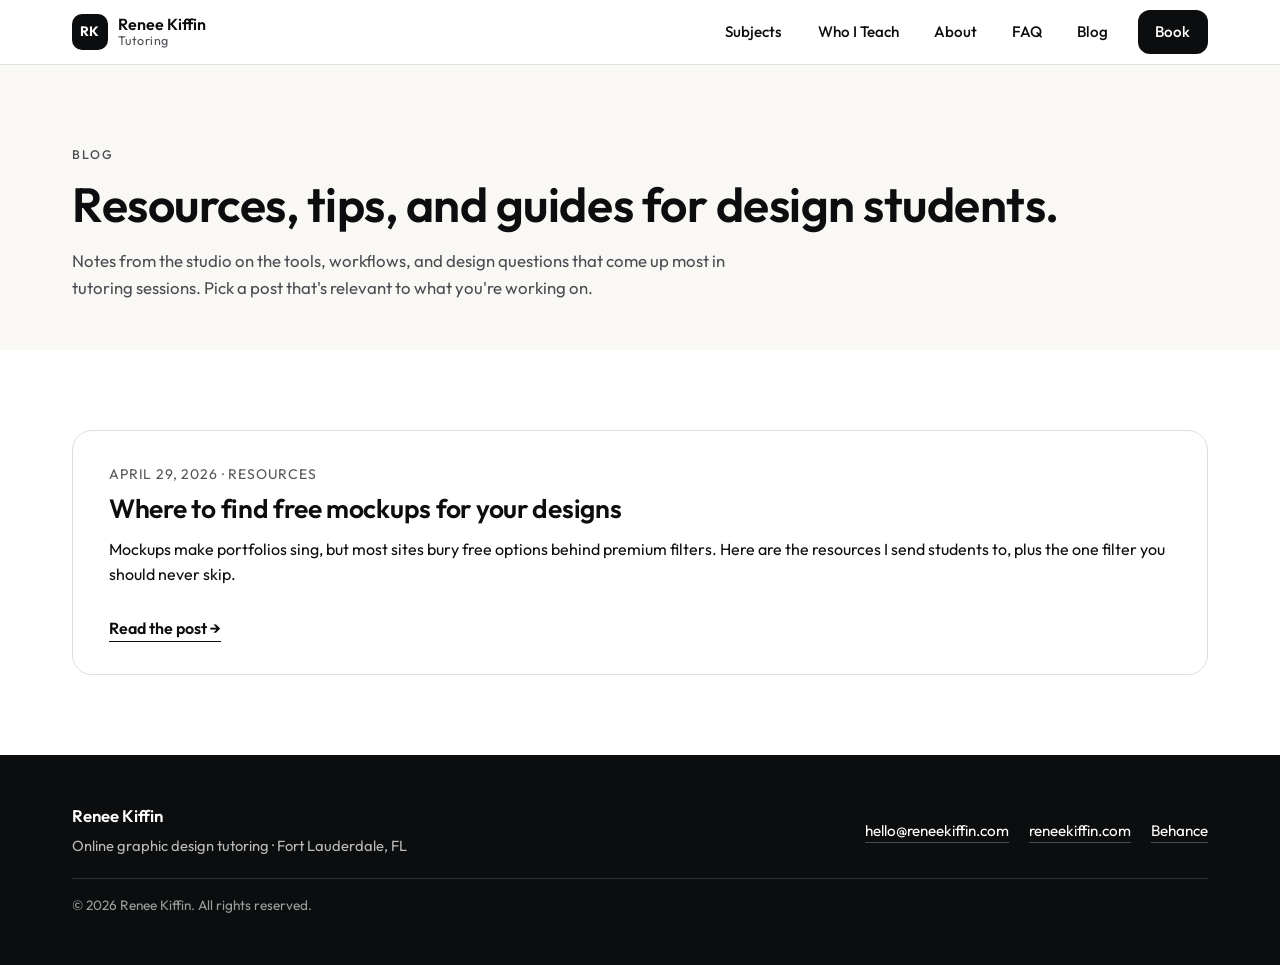
==== blog/index.html @ caba2cc0 "Add file-based blog system with free mockups resource post - Add /blog/index.html listing all posts " ====
<!doctype html>
<html lang="en">
<head>
  <meta charset="utf-8">
  <meta name="viewport" content="width=device-width, initial-scale=1">

  <!-- ===== PRIMARY SEO ===== -->
  <title>Blog | Renee Kiffin Graphic Design Tutoring</title>
  <meta name="description" content="Tutorials, resources, and guides for graphic design students from tutor Renee Kiffin. Tips on Adobe Creative Suite, free design assets, portfolio building, and more.">
  <meta name="author" content="Renee Kiffin">
  <meta name="robots" content="index, follow">
  <link rel="canonical" href="https://YOUR-DOMAIN.com/blog/">

  <!-- ===== OPEN GRAPH ===== -->
  <meta property="og:title" content="Blog | Renee Kiffin Graphic Design Tutoring">
  <meta property="og:description" content="Tutorials, resources, and guides for graphic design students.">
  <meta property="og:url" content="https://YOUR-DOMAIN.com/blog/">
  <meta property="og:type" content="website">
  <meta property="og:image" content="https://YOUR-DOMAIN.com/images/og-image.jpg">
  <meta property="og:locale" content="en_US">

  <!-- ===== TWITTER ===== -->
  <meta name="twitter:card" content="summary_large_image">
  <meta name="twitter:title" content="Blog | Renee Kiffin Graphic Design Tutoring">
  <meta name="twitter:description" content="Tutorials, resources, and guides for graphic design students.">
  <meta name="twitter:image" content="https://YOUR-DOMAIN.com/images/og-image.jpg">

  <!-- ===== FAVICON ===== -->
  <link rel="icon" href="../images/favicon.ico" sizes="any">
  <link rel="apple-touch-icon" href="../images/favicon.ico">

  <!-- ===== FONTS ===== -->
  <link rel="preconnect" href="https://fonts.googleapis.com">
  <link rel="preconnect" href="https://fonts.gstatic.com" crossorigin>
  <link href="https://fonts.googleapis.com/css2?family=Outfit:wght@300;400;500;600;700&display=swap" rel="stylesheet">

  <!-- ===== STYLES ===== -->
  <link rel="stylesheet" href="../styles.css">

  <!-- ===== JSON-LD: BLOG ===== -->
  <script type="application/ld+json">
  {
    "@context": "https://schema.org",
    "@type": "Blog",
    "name": "Renee Kiffin Graphic Design Tutoring Blog",
    "url": "https://YOUR-DOMAIN.com/blog/",
    "description": "Tutorials, resources, and guides for graphic design students.",
    "author": {
      "@type": "Person",
      "name": "Renee Kiffin",
      "url": "https://reneekiffin.com"
    },
    "publisher": {
      "@type": "Person",
      "name": "Renee Kiffin"
    }
  }
  </script>
</head>

<body>

  <!-- ===== SKIP LINK ===== -->
  <a class="skip-link" href="#main">Skip to content</a>

  <!-- ===== STICKY TOP NAV ===== -->
  <header class="site-header" role="banner">
    <div class="container nav-inner">
      <a href="../index.html" class="brand" aria-label="Renee Kiffin home">
        <span class="brand-mark">RK</span>
        <span class="brand-name">Renee Kiffin <span class="brand-sub">Tutoring</span></span>
      </a>

      <button class="nav-toggle" type="button" aria-expanded="false" aria-controls="primary-nav" aria-label="Open menu">
        <span class="nav-toggle-bar"></span>
        <span class="nav-toggle-bar"></span>
        <span class="nav-toggle-bar"></span>
      </button>

      <nav id="primary-nav" class="primary-nav" aria-label="Primary">
        <ul>
          <li><a href="../index.html#subjects">Subjects</a></li>
          <li><a href="../index.html#who">Who I Teach</a></li>
          <li><a href="../index.html#about">About</a></li>
          <li><a href="../index.html#faq">FAQ</a></li>
          <li><a href="./" aria-current="page">Blog</a></li>
          <li><a class="nav-cta" href="../index.html#book">Book</a></li>
        </ul>
      </nav>
    </div>
  </header>

  <main id="main">

    <!-- ===== BLOG HEADER ===== -->
    <section class="section section-cream blog-hero">
      <div class="container">
        <p class="eyebrow">Blog</p>
        <h1>Resources, tips, and guides for design students.</h1>
        <p class="lede">Notes from the studio on the tools, workflows, and design questions that come up most in tutoring sessions. Pick a post that's relevant to what you're working on.</p>
      </div>
    </section>

    <!-- ===== POST LIST =====
         To add a new post:
         1. Copy an existing post file in /blog/ and rename it (use a short, descriptive slug).
         2. Edit the new post's title, date, and content.
         3. Add a new <li> entry below, mirroring the existing markup. Most recent first.
         4. Add the new post URL to /sitemap.xml.
    -->
    <section class="section">
      <div class="container">
        <ul class="post-list">
          <li class="post-card">
            <article>
              <p class="post-meta"><time datetime="2026-04-29">April 29, 2026</time> &middot; Resources</p>
              <h2><a href="where-to-find-free-mockups.html">Where to find free mockups for your designs</a></h2>
              <p>Mockups make portfolios sing, but most sites bury free options behind premium filters. Here are the resources I send students to, plus the one filter you should never skip.</p>
              <p><a class="post-link" href="where-to-find-free-mockups.html">Read the post &rarr;</a></p>
            </article>
          </li>
        </ul>
      </div>
    </section>

  </main>

  <!-- ===== FOOTER ===== -->
  <footer class="site-footer" role="contentinfo">
    <div class="container footer-inner">
      <div class="footer-brand">
        <p class="footer-name">Renee Kiffin</p>
        <p class="footer-tag">Online graphic design tutoring &middot; Fort Lauderdale, FL</p>
      </div>
      <ul class="footer-links" aria-label="Renee's other links">
        <li><a href="mailto:hello@reneekiffin.com">hello@reneekiffin.com</a></li>
        <li><a href="https://reneekiffin.com" target="_blank" rel="noopener">reneekiffin.com</a></li>
        <li><a href="https://www.behance.net/ReneeKiffin" target="_blank" rel="noopener">Behance</a></li>
      </ul>
      <p class="footer-copy">&copy; <span id="copyright-year">2026</span> Renee Kiffin. All rights reserved.</p>
    </div>
  </footer>

  <script src="../script.js" defer></script>
</body>
</html>
---- styles.css ----
/* =============================================================
   Renee Kiffin Tutoring — styles.css
   Sections, in order, mirror index.html:
     0.  Tokens & resets
     1.  Layout primitives (container, buttons, utilities)
     2.  Skip link & site header (sticky nav)
     3.  Hero
     4.  Section headers / generic section spacing
     5.  Subjects / card grids
     6.  Who I Teach (audience)
     7.  Skill levels
     8.  About Renee
     9.  Testimonials
     10. How It Works (steps)
     11. FAQ
     12. Booking + Lunacal calendar wrapper
     13. Footer
     14. Reveal-on-scroll animation
     15. Reduced motion
   ============================================================= */

/* =====================================================
   0. TOKENS & RESETS
   ===================================================== */
:root {
  --color-primary: #0B0D0E;
  --color-bg: #FFFFFF;
  --color-muted: #EDEDED;
  --color-cream: #FAF8F5;
  --color-border: #DFDFDF;
  --color-accent: #000000;

  --color-text: #0B0D0E;
  --color-text-soft: #4A4D52;

  --radius-card: 20px;
  --radius-button: 12px;
  --radius-calendar: 24px;

  --shadow-sm: 0 1px 2px rgba(0, 0, 0, 0.04);
  --shadow-md: 2px 2px 4px rgba(0, 0, 0, 0.08);
  --shadow-lg: 0 12px 40px rgba(0, 0, 0, 0.08);

  --font-sans: 'Outfit', system-ui, -apple-system, 'Segoe UI', Roboto, Helvetica, Arial, sans-serif;

  --container-max: 1200px;
  --nav-h: 64px;

  --space-xs: 0.5rem;
  --space-sm: 0.75rem;
  --space-md: 1.25rem;
  --space-lg: 2rem;
  --space-xl: 3rem;
  --space-2xl: 5rem;
}

*,
*::before,
*::after {
  box-sizing: border-box;
}

html {
  scroll-behavior: smooth;
  -webkit-text-size-adjust: 100%;
}

body {
  margin: 0;
  font-family: var(--font-sans);
  font-weight: 400;
  font-size: 1rem;
  line-height: 1.6;
  color: var(--color-text);
  background: var(--color-bg);
  -webkit-font-smoothing: antialiased;
  -moz-osx-font-smoothing: grayscale;
  overflow-x: hidden;
}

img {
  max-width: 100%;
  height: auto;
  display: block;
}

a {
  color: inherit;
  text-decoration: underline;
  text-underline-offset: 3px;
  text-decoration-thickness: 1px;
  transition: opacity 0.2s ease, color 0.2s ease;
}

a:hover {
  opacity: 0.75;
}

a:focus-visible,
button:focus-visible,
summary:focus-visible {
  outline: 2px solid var(--color-primary);
  outline-offset: 3px;
  border-radius: 4px;
}

h1, h2, h3, h4 {
  font-weight: 600;
  line-height: 1.15;
  letter-spacing: -0.01em;
  margin: 0 0 var(--space-md);
  color: var(--color-primary);
}

h2 { font-size: clamp(1.65rem, 4vw, 2.5rem); }
h3 { font-size: 1.2rem; }

p { margin: 0 0 var(--space-md); }

p:last-child { margin-bottom: 0; }

ul, ol {
  margin: 0;
  padding: 0;
  list-style: none;
}

cite { font-style: normal; }

/* Sections need scroll offset because of the sticky header */
section[id] { scroll-margin-top: calc(var(--nav-h) + 16px); }

/* =====================================================
   1. LAYOUT PRIMITIVES
   ===================================================== */
.container {
  width: 100%;
  max-width: var(--container-max);
  margin: 0 auto;
  padding: 0 1.25rem;
}

@media (min-width: 768px) {
  .container { padding: 0 2rem; }
}

.eyebrow {
  text-transform: uppercase;
  letter-spacing: 0.16em;
  font-size: 0.78rem;
  font-weight: 500;
  color: var(--color-text-soft);
  margin: 0 0 var(--space-sm);
}

.lede {
  font-size: 1.05rem;
  color: var(--color-text-soft);
  max-width: 60ch;
}

.note {
  font-size: 0.95rem;
  color: var(--color-text-soft);
  text-align: center;
  margin-top: var(--space-lg);
}

.btn {
  display: inline-flex;
  align-items: center;
  justify-content: center;
  min-height: 48px;
  padding: 0.85rem 1.6rem;
  border-radius: var(--radius-button);
  font-family: inherit;
  font-weight: 500;
  font-size: 1rem;
  text-decoration: none;
  border: 1px solid transparent;
  cursor: pointer;
  transition: transform 0.18s ease, background 0.2s ease, color 0.2s ease, border-color 0.2s ease;
  white-space: nowrap;
}

.btn-primary {
  background: var(--color-primary);
  color: #fff;
}

.btn-primary:hover {
  opacity: 1;
  transform: translateY(-1px);
  background: #000;
}

.btn-ghost {
  background: transparent;
  color: var(--color-primary);
  border-color: var(--color-border);
}

.btn-ghost:hover {
  opacity: 1;
  border-color: var(--color-primary);
  background: var(--color-muted);
}

/* =====================================================
   2. SKIP LINK & SITE HEADER
   ===================================================== */
.skip-link {
  position: absolute;
  left: -9999px;
  top: 0;
  background: var(--color-primary);
  color: #fff;
  padding: 0.75rem 1rem;
  z-index: 1000;
  text-decoration: none;
}

.skip-link:focus {
  left: 1rem;
  top: 1rem;
}

.site-header {
  position: sticky;
  top: 0;
  z-index: 100;
  background: rgba(255, 255, 255, 0.92);
  backdrop-filter: saturate(180%) blur(10px);
  -webkit-backdrop-filter: saturate(180%) blur(10px);
  border-bottom: 1px solid var(--color-border);
}

.nav-inner {
  display: flex;
  align-items: center;
  justify-content: space-between;
  min-height: var(--nav-h);
}

.brand {
  display: inline-flex;
  align-items: center;
  gap: 0.6rem;
  text-decoration: none;
  color: var(--color-primary);
  font-weight: 600;
}

.brand:hover { opacity: 1; }

.brand-mark {
  display: inline-grid;
  place-items: center;
  width: 36px;
  height: 36px;
  border-radius: 10px;
  background: var(--color-primary);
  color: #fff;
  font-weight: 700;
  font-size: 0.85rem;
  letter-spacing: 0.04em;
}

.brand-name {
  font-size: 1rem;
  line-height: 1.1;
}

.brand-sub {
  display: block;
  font-size: 0.78rem;
  font-weight: 400;
  color: var(--color-text-soft);
  letter-spacing: 0.04em;
}

.nav-toggle {
  display: inline-flex;
  flex-direction: column;
  justify-content: center;
  align-items: center;
  gap: 5px;
  width: 44px;
  height: 44px;
  background: transparent;
  border: 1px solid var(--color-border);
  border-radius: 10px;
  cursor: pointer;
  padding: 0;
}

.nav-toggle-bar {
  width: 20px;
  height: 2px;
  background: var(--color-primary);
  transition: transform 0.2s ease, opacity 0.2s ease;
}

.nav-toggle[aria-expanded="true"] .nav-toggle-bar:nth-child(1) {
  transform: translateY(7px) rotate(45deg);
}

.nav-toggle[aria-expanded="true"] .nav-toggle-bar:nth-child(2) {
  opacity: 0;
}

.nav-toggle[aria-expanded="true"] .nav-toggle-bar:nth-child(3) {
  transform: translateY(-7px) rotate(-45deg);
}

.primary-nav {
  position: absolute;
  inset: var(--nav-h) 0 auto 0;
  background: #fff;
  border-bottom: 1px solid var(--color-border);
  max-height: 0;
  overflow: hidden;
  transition: max-height 0.3s ease;
}

.primary-nav.is-open {
  max-height: 80vh;
}

.primary-nav ul {
  display: flex;
  flex-direction: column;
  padding: var(--space-sm) 1.25rem var(--space-md);
  gap: 4px;
}

.primary-nav a {
  display: flex;
  align-items: center;
  min-height: 48px;
  padding: 0.5rem 0.25rem;
  text-decoration: none;
  font-weight: 500;
  border-bottom: 1px solid var(--color-muted);
}

.primary-nav li:last-child a { border-bottom: 0; }

.primary-nav .nav-cta {
  margin-top: 0.5rem;
  background: var(--color-primary);
  color: #fff;
  border-radius: var(--radius-button);
  border-bottom: 0;
  padding: 0.6rem 1.2rem;
  justify-content: center;
}

@media (min-width: 768px) {
  .nav-toggle { display: none; }

  .primary-nav {
    position: static;
    inset: auto;
    background: transparent;
    border: 0;
    max-height: none;
    overflow: visible;
  }

  .primary-nav ul {
    flex-direction: row;
    align-items: center;
    gap: 0.5rem;
    padding: 0;
  }

  .primary-nav a {
    padding: 0.5rem 0.85rem;
    border: 0;
    min-height: 44px;
    font-size: 0.95rem;
  }

  .primary-nav .nav-cta {
    margin: 0 0 0 0.5rem;
    padding: 0.55rem 1.1rem;
  }
}

/* =====================================================
   3. HERO
   ===================================================== */
.hero {
  position: relative;
  padding: clamp(3rem, 8vw, 5.5rem) 0 clamp(2.5rem, 6vw, 4rem);
  background:
    radial-gradient(ellipse at top right, var(--color-cream), transparent 60%),
    var(--color-bg);
}

.hero-inner {
  max-width: 880px;
  text-align: left;
}

.hero-title {
  font-size: clamp(2rem, 6vw, 4rem);
  font-weight: 700;
  letter-spacing: -0.02em;
  line-height: 1.05;
  margin: 0 0 1rem;
}

.hero-sub {
  font-size: clamp(1rem, 1.6vw, 1.2rem);
  color: var(--color-text-soft);
  max-width: 60ch;
  margin: 0 0 var(--space-lg);
}

.hero-cta {
  display: flex;
  flex-wrap: wrap;
  gap: 0.75rem;
  margin-bottom: var(--space-md);
}

.hero-price {
  font-size: 1rem;
  color: var(--color-text-soft);
  margin: 0 0 var(--space-md);
}

.hero-price strong {
  font-size: 1.4rem;
  color: var(--color-primary);
  font-weight: 600;
}

.trust-row {
  display: flex;
  flex-wrap: wrap;
  gap: 0.4rem 0.6rem;
  font-size: 0.85rem;
  color: var(--color-text-soft);
  padding-top: var(--space-md);
  border-top: 1px solid var(--color-border);
  margin-top: var(--space-lg);
  max-width: 720px;
}

.trust-row li {
  display: inline-flex;
  align-items: center;
}

.trust-row li:not(:last-child)::after {
  content: "•";
  margin-left: 0.6rem;
  opacity: 0.5;
}

/* =====================================================
   4. SECTION SPACING
   ===================================================== */
.section {
  padding: clamp(3rem, 7vw, 5rem) 0;
}

.section-cream {
  background: var(--color-cream);
}

.section-head {
  max-width: 760px;
  margin: 0 auto var(--space-xl);
  text-align: center;
}

.section-head .lede { margin-left: auto; margin-right: auto; }

/* =====================================================
   5. CARD GRIDS (subjects)
   ===================================================== */
.card-grid {
  display: grid;
  gap: 1rem;
  grid-template-columns: 1fr;
}

@media (min-width: 600px) {
  .card-grid.grid-2 { grid-template-columns: repeat(2, 1fr); gap: 1.25rem; }
  .card-grid.grid-3 { grid-template-columns: repeat(2, 1fr); gap: 1.25rem; }
}

@media (min-width: 1024px) {
  .card-grid.grid-3 { grid-template-columns: repeat(3, 1fr); gap: 1.5rem; }
}

.card {
  background: #fff;
  border: 1px solid var(--color-border);
  border-radius: var(--radius-card);
  padding: 1.5rem;
  transition: transform 0.25s ease, box-shadow 0.25s ease, border-color 0.25s ease;
}

.section-cream .card {
  background: #fff;
}

.card:hover {
  transform: translateY(-4px);
  box-shadow: var(--shadow-lg);
  border-color: var(--color-primary);
}

.card h3 {
  font-size: 1.1rem;
  margin: 0 0 0.5rem;
}

.card p {
  font-size: 0.95rem;
  color: var(--color-text-soft);
  margin: 0;
}

.card-icon {
  display: inline-grid;
  place-items: center;
  width: 48px;
  height: 48px;
  border-radius: 12px;
  background: var(--color-muted);
  color: var(--color-primary);
  margin-bottom: 1rem;
}

/* =====================================================
   6. AUDIENCE GRID
   ===================================================== */
.audience-grid .card h3 {
  font-size: 1.05rem;
}

/* =====================================================
   7. SKILL LEVELS
   ===================================================== */
.levels-grid {
  display: grid;
  gap: 1rem;
  grid-template-columns: 1fr;
}

@media (min-width: 768px) {
  .levels-grid {
    grid-template-columns: repeat(3, 1fr);
    gap: 1.5rem;
  }
}

.level-card {
  position: relative;
  background: #fff;
  border: 1px solid var(--color-border);
  border-radius: var(--radius-card);
  padding: 2rem 1.5rem 1.75rem;
  transition: transform 0.25s ease, box-shadow 0.25s ease;
}

.level-card:hover {
  transform: translateY(-4px);
  box-shadow: var(--shadow-lg);
}

.level-num {
  display: inline-block;
  font-size: 0.85rem;
  font-weight: 500;
  letter-spacing: 0.16em;
  color: var(--color-text-soft);
  margin-bottom: 0.75rem;
}

.level-card h3 { font-size: 1.35rem; }

.level-card p {
  color: var(--color-text-soft);
  font-size: 0.97rem;
  margin: 0;
}

/* =====================================================
   8. ABOUT RENEE
   ===================================================== */
.about-grid {
  display: grid;
  gap: 2rem;
  grid-template-columns: 1fr;
  align-items: center;
}

@media (min-width: 900px) {
  .about-grid {
    grid-template-columns: minmax(0, 1fr) minmax(0, 1.3fr);
    gap: 3rem;
  }
}

.about-media {
  border-radius: var(--radius-card);
  overflow: hidden;
  background: var(--color-muted);
  aspect-ratio: 1 / 1;
  max-width: 460px;
}

.about-media img {
  width: 100%;
  height: 100%;
  object-fit: cover;
}

.about-body h2 { margin-top: 0.25rem; }

/* =====================================================
   9. TESTIMONIALS
   ===================================================== */
.testimonials .card {
  display: flex;
  flex-direction: column;
  gap: 1rem;
}

.testimonial blockquote {
  margin: 0;
  font-size: 1rem;
  color: var(--color-primary);
}

.testimonial blockquote p { margin: 0; }

.testimonial footer {
  border-top: 1px solid var(--color-muted);
  padding-top: 0.75rem;
  display: flex;
  flex-direction: column;
  gap: 0.15rem;
}

.testimonial cite {
  font-weight: 600;
  font-size: 0.95rem;
}

.testimonial footer span {
  font-size: 0.85rem;
  color: var(--color-text-soft);
}

/* =====================================================
   10. HOW IT WORKS (steps)
   ===================================================== */
.steps-grid {
  display: grid;
  gap: 1rem;
  grid-template-columns: 1fr;
  counter-reset: step;
}

@media (min-width: 768px) {
  .steps-grid { grid-template-columns: repeat(3, 1fr); gap: 1.5rem; }
}

.step {
  background: #fff;
  border: 1px solid var(--color-border);
  border-radius: var(--radius-card);
  padding: 2rem 1.5rem;
}

.step-num {
  display: inline-grid;
  place-items: center;
  width: 36px;
  height: 36px;
  border-radius: 50%;
  background: var(--color-primary);
  color: #fff;
  font-weight: 600;
  margin-bottom: 1rem;
}

.step h3 { font-size: 1.1rem; }
.step p { color: var(--color-text-soft); font-size: 0.95rem; margin: 0; }

/* =====================================================
   11. FAQ
   ===================================================== */
.faq-wrap { max-width: 820px; margin: 0 auto; }

.faq {
  display: flex;
  flex-direction: column;
  gap: 0.5rem;
  margin-top: var(--space-lg);
}

.faq-item {
  border: 1px solid var(--color-border);
  border-radius: var(--radius-card);
  background: #fff;
  overflow: hidden;
  transition: border-color 0.2s ease;
}

.faq-item[open] { border-color: var(--color-primary); }

.faq-item summary {
  list-style: none;
  cursor: pointer;
  padding: 1.1rem 1.25rem;
  font-weight: 500;
  font-size: 1rem;
  display: flex;
  align-items: center;
  justify-content: space-between;
  gap: 1rem;
  min-height: 56px;
}

.faq-item summary::-webkit-details-marker { display: none; }

.faq-item summary::after {
  content: "";
  width: 14px;
  height: 14px;
  flex-shrink: 0;
  background:
    linear-gradient(currentColor, currentColor) center/100% 2px no-repeat,
    linear-gradient(currentColor, currentColor) center/2px 100% no-repeat;
  transition: transform 0.25s ease;
}

.faq-item[open] summary::after {
  transform: rotate(45deg);
  background:
    linear-gradient(currentColor, currentColor) center/100% 2px no-repeat;
}

.faq-answer {
  padding: 0 1.25rem 1.25rem;
  color: var(--color-text-soft);
  font-size: 0.97rem;
}

.faq-answer p { margin: 0; }

/* =====================================================
   12. BOOKING + LUNACAL
   ===================================================== */
.section-book { background: var(--color-cream); }

.price-banner {
  display: inline-flex;
  align-items: baseline;
  gap: 0.25rem;
  padding: 0.4rem 1rem;
  background: var(--color-primary);
  color: #fff;
  border-radius: 999px;
  font-weight: 500;
  margin: 0 auto var(--space-md);
}

.price-amount { font-size: 1.5rem; font-weight: 700; }
.price-unit { font-size: 0.95rem; opacity: 0.85; }

.calendar-wrap {
  background: #fff;
  border: 1px solid var(--color-border);
  border-radius: var(--radius-calendar);
  padding: 0.75rem;
  box-shadow: var(--shadow-md);
  overflow: hidden;
}

#my-lunacal-inline-designtutoring {
  width: 100%;
  min-height: 700px;
  overflow: auto;
  border-radius: 16px;
}

@media (min-width: 768px) {
  .calendar-wrap { padding: 1rem; }
  #my-lunacal-inline-designtutoring { min-height: 800px; }
}

/* =====================================================
   13. FOOTER
   ===================================================== */
.site-footer {
  background: var(--color-primary);
  color: #fff;
  padding: var(--space-xl) 0;
  margin-top: auto;
}

.footer-inner {
  display: flex;
  flex-direction: column;
  gap: 1.25rem;
  text-align: left;
}

.footer-name {
  font-weight: 600;
  font-size: 1.05rem;
  margin: 0;
}

.footer-tag {
  margin: 0.25rem 0 0;
  color: rgba(255, 255, 255, 0.72);
  font-size: 0.92rem;
}

.footer-links {
  display: flex;
  flex-wrap: wrap;
  gap: 0.5rem 1.25rem;
  font-size: 0.95rem;
}

.footer-links a {
  color: #fff;
  text-decoration: none;
  border-bottom: 1px solid rgba(255, 255, 255, 0.25);
  padding-bottom: 2px;
}

.footer-links a:hover { border-bottom-color: #fff; }

.footer-copy {
  margin: 0;
  color: rgba(255, 255, 255, 0.6);
  font-size: 0.85rem;
}

@media (min-width: 768px) {
  .footer-inner {
    flex-direction: row;
    align-items: center;
    justify-content: space-between;
    flex-wrap: wrap;
  }
  .footer-copy { width: 100%; padding-top: 1rem; border-top: 1px solid rgba(255,255,255,0.15); }
}

/* =====================================================
   14. REVEAL ON SCROLL
   ===================================================== */
.reveal {
  opacity: 0;
  transform: translateY(16px);
  transition: opacity 0.7s ease, transform 0.7s ease;
  will-change: opacity, transform;
}

.reveal.is-visible {
  opacity: 1;
  transform: translateY(0);
}

/* =====================================================
   15. REDUCED MOTION
   ===================================================== */
@media (prefers-reduced-motion: reduce) {
  html { scroll-behavior: auto; }

  *,
  *::before,
  *::after {
    animation-duration: 0.001ms !important;
    animation-iteration-count: 1 !important;
    transition-duration: 0.001ms !important;
  }

  .reveal {
    opacity: 1 !important;
    transform: none !important;
  }
}

/* =====================================================
   16. BLOG
   ===================================================== */

.blog-hero { padding-top: 5rem; padding-bottom: 3rem; }
.blog-hero h1 {
  font-size: clamp(2rem, 5vw, 3rem);
  line-height: 1.15;
  margin: 0.5rem 0 1rem;
}

/* Post list (blog index) */
.post-list {
  list-style: none;
  margin: 0;
  padding: 0;
  display: grid;
  gap: 1.5rem;
}

.post-card {
  background: var(--color-bg);
  border: 1px solid var(--color-border);
  border-radius: var(--radius-card);
  padding: 1.75rem;
  transition: transform 0.2s ease, box-shadow 0.2s ease;
}

.post-card:hover {
  transform: translateY(-2px);
  box-shadow: 0 4px 18px rgba(0,0,0,0.06);
}

.post-card h2 {
  font-size: 1.5rem;
  line-height: 1.25;
  margin: 0.4rem 0 0.75rem;
}

.post-card h2 a {
  color: var(--color-primary);
  text-decoration: none;
}

.post-card h2 a:hover { text-decoration: underline; }

.post-meta {
  font-size: 0.875rem;
  color: #555;
  margin: 0;
  text-transform: uppercase;
  letter-spacing: 0.06em;
}

.post-link {
  display: inline-block;
  margin-top: 0.5rem;
  font-weight: 600;
  text-decoration: none;
  color: var(--color-primary);
  border-bottom: 1px solid currentColor;
}

.post-link:hover { opacity: 0.7; }

/* Article (individual post) */
.post-article { padding: 4rem 0 5rem; }

.post-container { max-width: 720px; }

.post-header { margin-bottom: 2.5rem; }

.post-header .eyebrow a {
  color: inherit;
  text-decoration: none;
  border-bottom: 1px solid transparent;
}

.post-header .eyebrow a:hover { border-bottom-color: currentColor; }

.post-header h1 {
  font-size: clamp(1.75rem, 4.5vw, 2.5rem);
  line-height: 1.2;
  margin: 0.5rem 0 1rem;
}

.post-prose { font-size: 1.0625rem; line-height: 1.7; color: var(--color-primary); }

.post-prose h2 {
  font-size: 1.5rem;
  line-height: 1.3;
  margin: 2.25rem 0 0.75rem;
}

.post-prose h3 {
  font-size: 1.15rem;
  line-height: 1.35;
  margin: 1.75rem 0 0.5rem;
}

.post-prose p { margin: 0 0 1rem; }

.post-prose ul,
.post-prose ol {
  margin: 0 0 1.25rem 1.25rem;
  padding: 0;
}

.post-prose li { margin-bottom: 0.5rem; }

.post-prose a {
  color: var(--color-primary);
  text-decoration: underline;
  text-underline-offset: 3px;
  text-decoration-thickness: 1px;
}

.post-prose a:hover { text-decoration-thickness: 2px; }

.post-prose strong { font-weight: 600; }

.post-footer {
  margin-top: 3rem;
  padding-top: 1.5rem;
  border-top: 1px solid var(--color-border);
}

@media (min-width: 768px) {
  .post-card { padding: 2rem 2.25rem; }
  .post-card h2 { font-size: 1.65rem; }
}
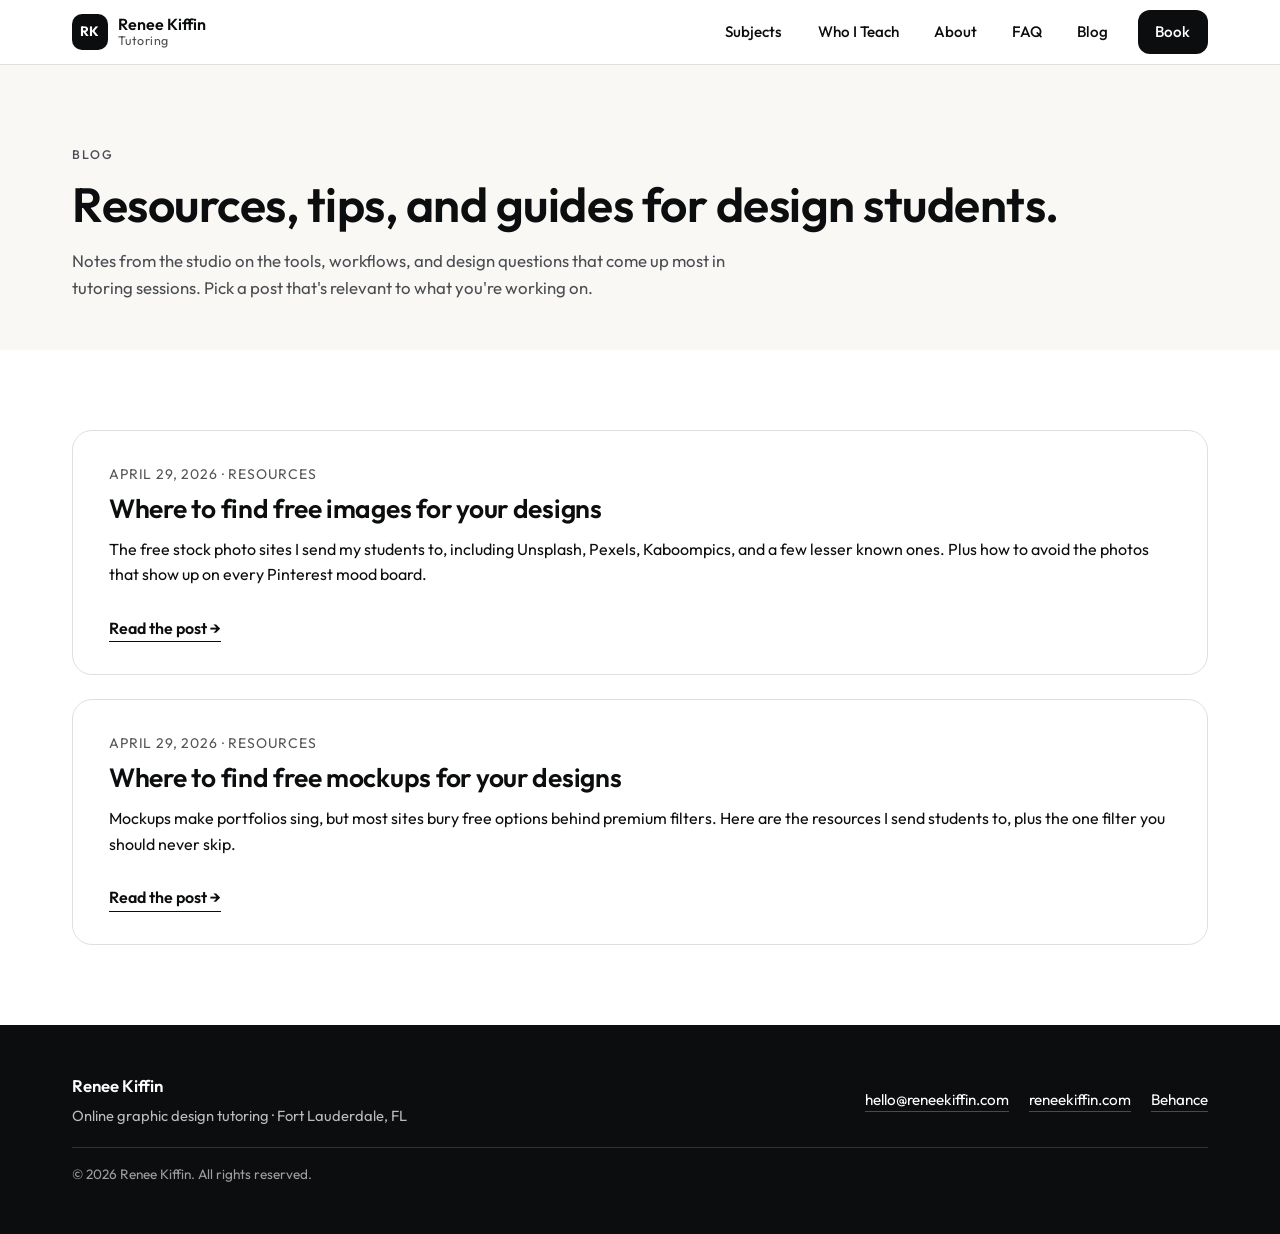
==== commit e031b0ed: "Add free images blog post - New post: where-to-find-free-images.html (Unsplash, Pexels, Kaboompics, " ====
--- a/blog/index.html
+++ b/blog/index.html
@@ -114,6 +114,14 @@
           <li class="post-card">
             <article>
               <p class="post-meta"><time datetime="2026-04-29">April 29, 2026</time> &middot; Resources</p>
+              <h2><a href="where-to-find-free-images.html">Where to find free images for your designs</a></h2>
+              <p>The free stock photo sites I send my students to, including Unsplash, Pexels, Kaboompics, and a few lesser known ones. Plus how to avoid the photos that show up on every Pinterest mood board.</p>
+              <p><a class="post-link" href="where-to-find-free-images.html">Read the post &rarr;</a></p>
+            </article>
+          </li>
+          <li class="post-card">
+            <article>
+              <p class="post-meta"><time datetime="2026-04-29">April 29, 2026</time> &middot; Resources</p>
               <h2><a href="where-to-find-free-mockups.html">Where to find free mockups for your designs</a></h2>
               <p>Mockups make portfolios sing, but most sites bury free options behind premium filters. Here are the resources I send students to, plus the one filter you should never skip.</p>
               <p><a class="post-link" href="where-to-find-free-mockups.html">Read the post &rarr;</a></p>
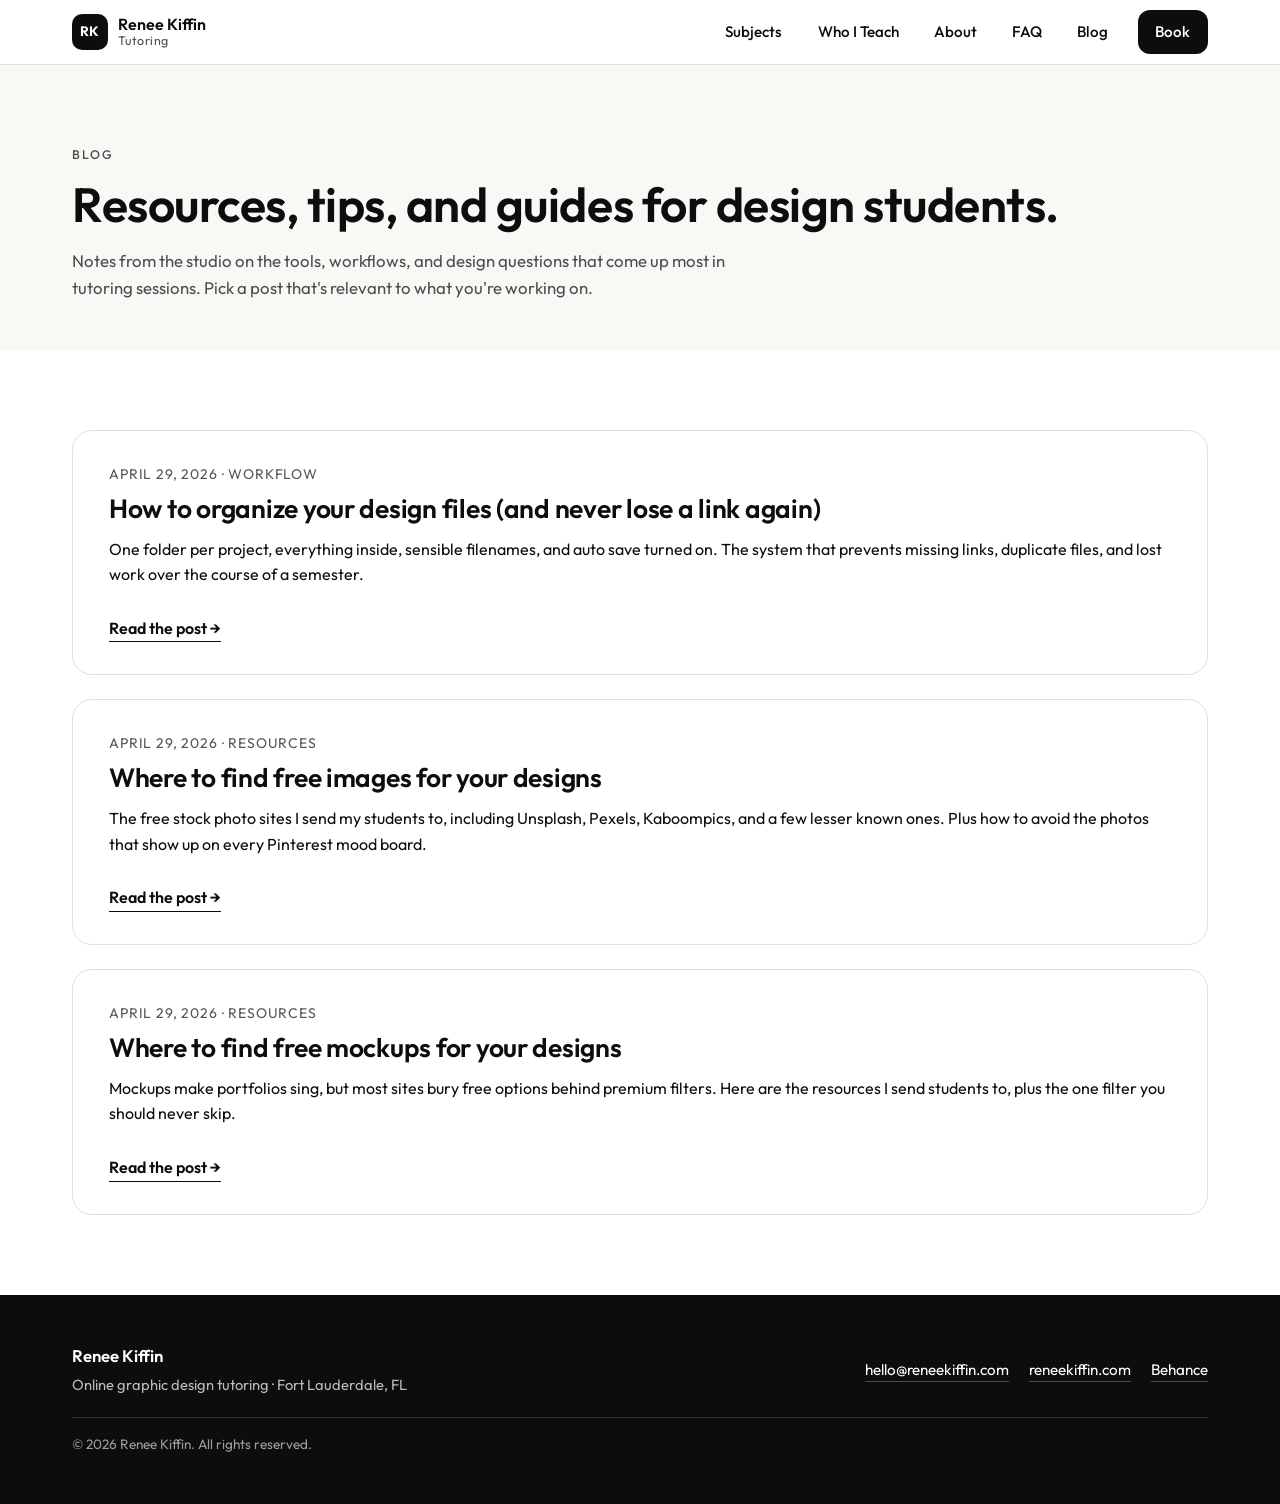
==== commit 9c548c00: "Add file organization blog post - New post: file-organization-for-design-students.html (one folder p" ====
--- a/blog/index.html
+++ b/blog/index.html
@@ -113,6 +113,14 @@
         <ul class="post-list">
           <li class="post-card">
             <article>
+              <p class="post-meta"><time datetime="2026-04-29">April 29, 2026</time> &middot; Workflow</p>
+              <h2><a href="file-organization-for-design-students.html">How to organize your design files (and never lose a link again)</a></h2>
+              <p>One folder per project, everything inside, sensible filenames, and auto save turned on. The system that prevents missing links, duplicate files, and lost work over the course of a semester.</p>
+              <p><a class="post-link" href="file-organization-for-design-students.html">Read the post &rarr;</a></p>
+            </article>
+          </li>
+          <li class="post-card">
+            <article>
               <p class="post-meta"><time datetime="2026-04-29">April 29, 2026</time> &middot; Resources</p>
               <h2><a href="where-to-find-free-images.html">Where to find free images for your designs</a></h2>
               <p>The free stock photo sites I send my students to, including Unsplash, Pexels, Kaboompics, and a few lesser known ones. Plus how to avoid the photos that show up on every Pinterest mood board.</p>
--- a/styles.css
+++ b/styles.css
@@ -1026,3 +1026,33 @@
   .post-card { padding: 2rem 2.25rem; }
   .post-card h2 { font-size: 1.65rem; }
 }
+
+/* Post prose code blocks */
+.post-prose pre {
+  background: var(--color-cream);
+  border: 1px solid var(--color-border);
+  border-radius: 12px;
+  padding: 1rem 1.25rem;
+  overflow-x: auto;
+  font-family: ui-monospace, SFMono-Regular, Menlo, Monaco, Consolas, monospace;
+  font-size: 0.875rem;
+  line-height: 1.55;
+  margin: 1.25rem 0 1.5rem;
+}
+
+.post-prose code {
+  font-family: ui-monospace, SFMono-Regular, Menlo, Monaco, Consolas, monospace;
+  font-size: 0.92em;
+  background: var(--color-cream);
+  padding: 0.1rem 0.35rem;
+  border-radius: 4px;
+  border: 1px solid var(--color-border);
+}
+
+.post-prose pre code {
+  background: transparent;
+  padding: 0;
+  border: 0;
+  border-radius: 0;
+  font-size: inherit;
+}
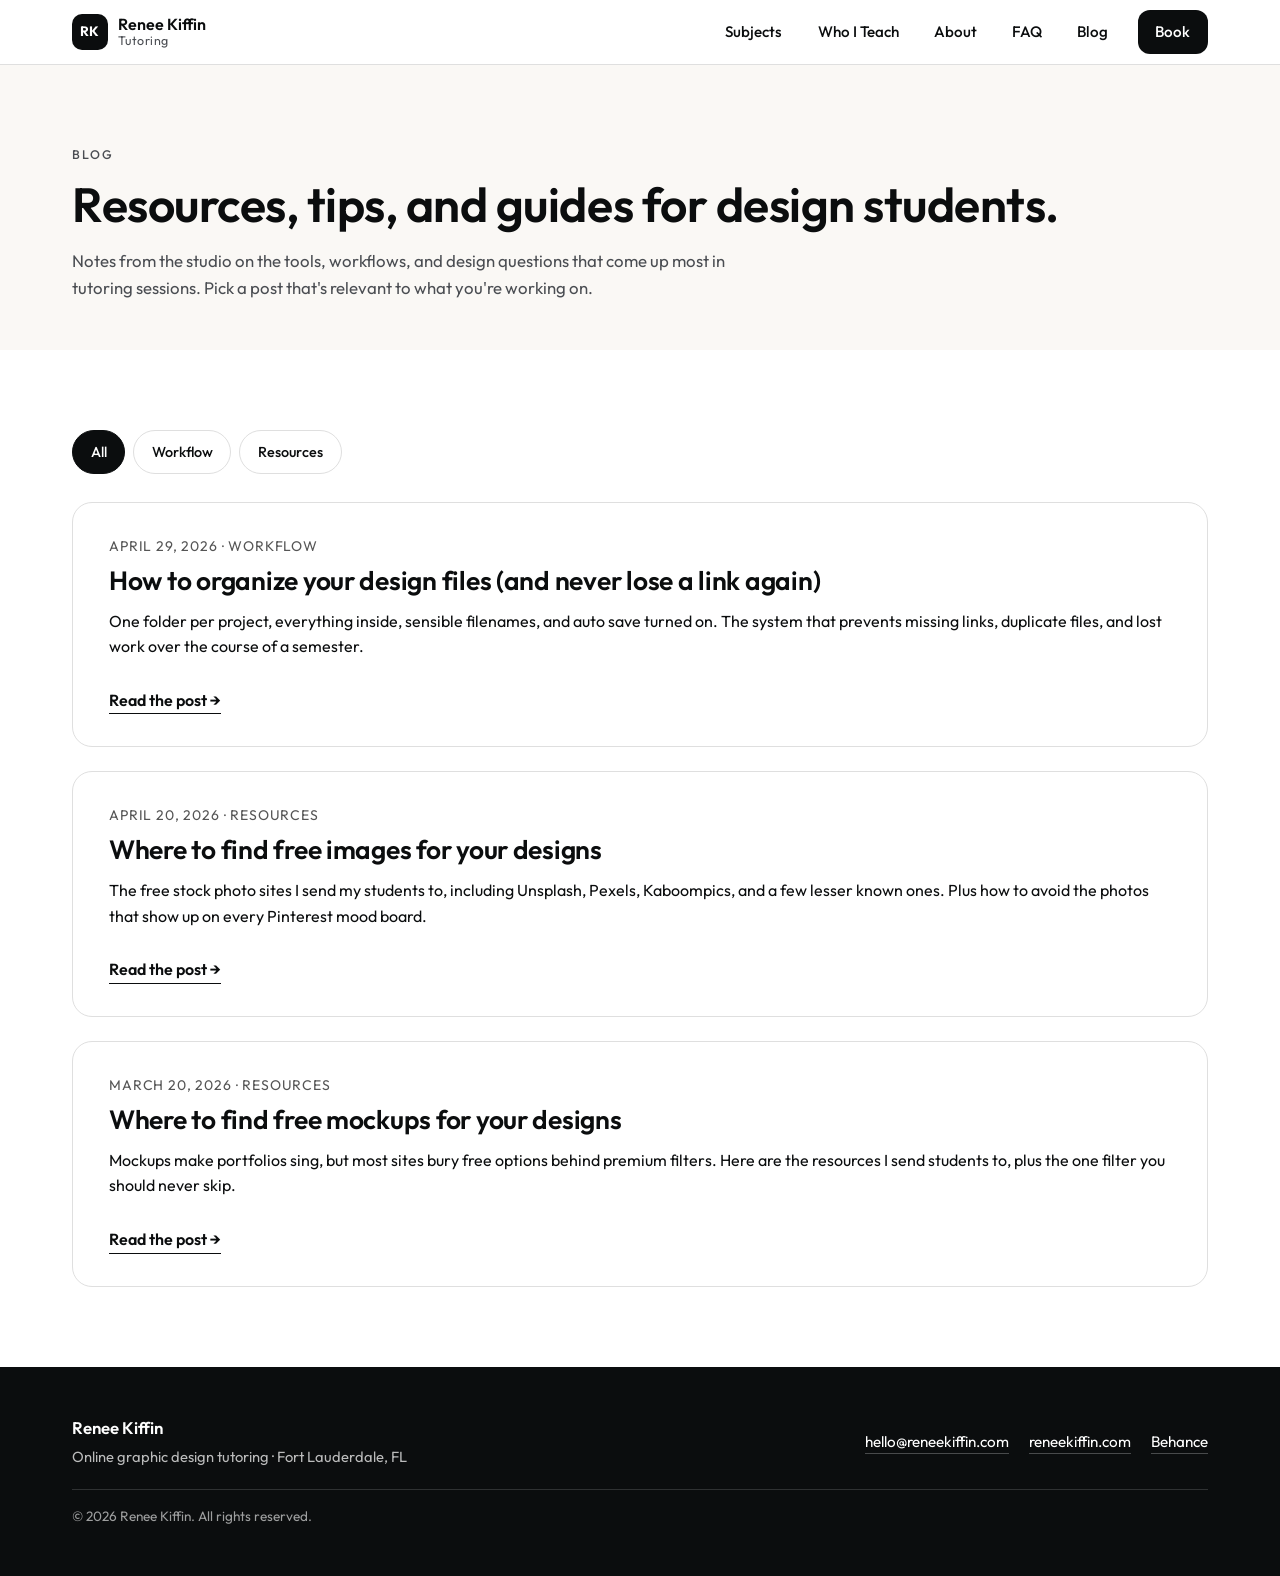
==== commit c9d6bd62: "Add blog category filter tabs and update post publication dates - Add .post-filter tabs (All / Workf" ====
--- a/blog/index.html
+++ b/blog/index.html
@@ -110,8 +110,20 @@
     -->
     <section class="section">
       <div class="container">
+
+        <!-- Filter tabs.
+             To add a new category, just add a new <button> with a unique data-filter
+             value and tag matching post cards with the same value in data-category. -->
+        <div class="post-filter" role="group" aria-label="Filter posts by category">
+          <button type="button" class="post-filter-btn is-active" data-filter="all" aria-pressed="true">All</button>
+          <button type="button" class="post-filter-btn" data-filter="workflow" aria-pressed="false">Workflow</button>
+          <button type="button" class="post-filter-btn" data-filter="resources" aria-pressed="false">Resources</button>
+        </div>
+
+        <p class="post-filter-empty" hidden>No posts in that category yet. Check back soon.</p>
+
         <ul class="post-list">
-          <li class="post-card">
+          <li class="post-card" data-category="workflow">
             <article>
               <p class="post-meta"><time datetime="2026-04-29">April 29, 2026</time> &middot; Workflow</p>
               <h2><a href="file-organization-for-design-students.html">How to organize your design files (and never lose a link again)</a></h2>
@@ -119,17 +131,17 @@
               <p><a class="post-link" href="file-organization-for-design-students.html">Read the post &rarr;</a></p>
             </article>
           </li>
-          <li class="post-card">
+          <li class="post-card" data-category="resources">
             <article>
-              <p class="post-meta"><time datetime="2026-04-29">April 29, 2026</time> &middot; Resources</p>
+              <p class="post-meta"><time datetime="2026-04-20">April 20, 2026</time> &middot; Resources</p>
               <h2><a href="where-to-find-free-images.html">Where to find free images for your designs</a></h2>
               <p>The free stock photo sites I send my students to, including Unsplash, Pexels, Kaboompics, and a few lesser known ones. Plus how to avoid the photos that show up on every Pinterest mood board.</p>
               <p><a class="post-link" href="where-to-find-free-images.html">Read the post &rarr;</a></p>
             </article>
           </li>
-          <li class="post-card">
+          <li class="post-card" data-category="resources">
             <article>
-              <p class="post-meta"><time datetime="2026-04-29">April 29, 2026</time> &middot; Resources</p>
+              <p class="post-meta"><time datetime="2026-03-20">March 20, 2026</time> &middot; Resources</p>
               <h2><a href="where-to-find-free-mockups.html">Where to find free mockups for your designs</a></h2>
               <p>Mockups make portfolios sing, but most sites bury free options behind premium filters. Here are the resources I send students to, plus the one filter you should never skip.</p>
               <p><a class="post-link" href="where-to-find-free-mockups.html">Read the post &rarr;</a></p>
--- a/styles.css
+++ b/styles.css
@@ -1056,3 +1056,71 @@
   border-radius: 0;
   font-size: inherit;
 }
+
+/* Marker-sweep highlight animation
+   Add <span class="highlight">...</span> around any inline text.
+   Animation triggers when the element scrolls into view via script.js. */
+.highlight {
+  background-image: linear-gradient(transparent 62%, #FFE89F 62%);
+  background-repeat: no-repeat;
+  background-size: 0% 100%;
+  background-position: 0 0;
+  transition: background-size 1.1s cubic-bezier(0.65, 0, 0.35, 1);
+  padding: 0 0.15em;
+  border-radius: 2px;
+}
+
+.highlight.is-highlighted { background-size: 100% 100%; }
+
+@media (prefers-reduced-motion: reduce) {
+  .highlight {
+    transition: none;
+    background-size: 100% 100%;
+  }
+}
+
+/* Blog post filter (tabs above post-list) */
+.post-filter {
+  display: flex;
+  flex-wrap: wrap;
+  gap: 0.5rem;
+  margin: 0 0 1.75rem;
+}
+
+.post-filter-btn {
+  font-family: inherit;
+  font-size: 0.9rem;
+  font-weight: 500;
+  color: var(--color-primary);
+  background: var(--color-bg);
+  border: 1px solid var(--color-border);
+  border-radius: 999px;
+  padding: 0.55rem 1.1rem;
+  min-height: 44px;
+  cursor: pointer;
+  transition: background 0.15s ease, border-color 0.15s ease, color 0.15s ease;
+}
+
+.post-filter-btn:hover { border-color: var(--color-primary); }
+
+.post-filter-btn:focus-visible {
+  outline: 2px solid var(--color-primary);
+  outline-offset: 2px;
+}
+
+.post-filter-btn.is-active {
+  background: var(--color-primary);
+  color: var(--color-bg);
+  border-color: var(--color-primary);
+}
+
+.post-card.is-hidden { display: none; }
+
+.post-filter-empty {
+  margin: 0 0 1.5rem;
+  padding: 1.25rem 1.5rem;
+  border: 1px dashed var(--color-border);
+  border-radius: var(--radius-card);
+  color: #555;
+  text-align: center;
+}
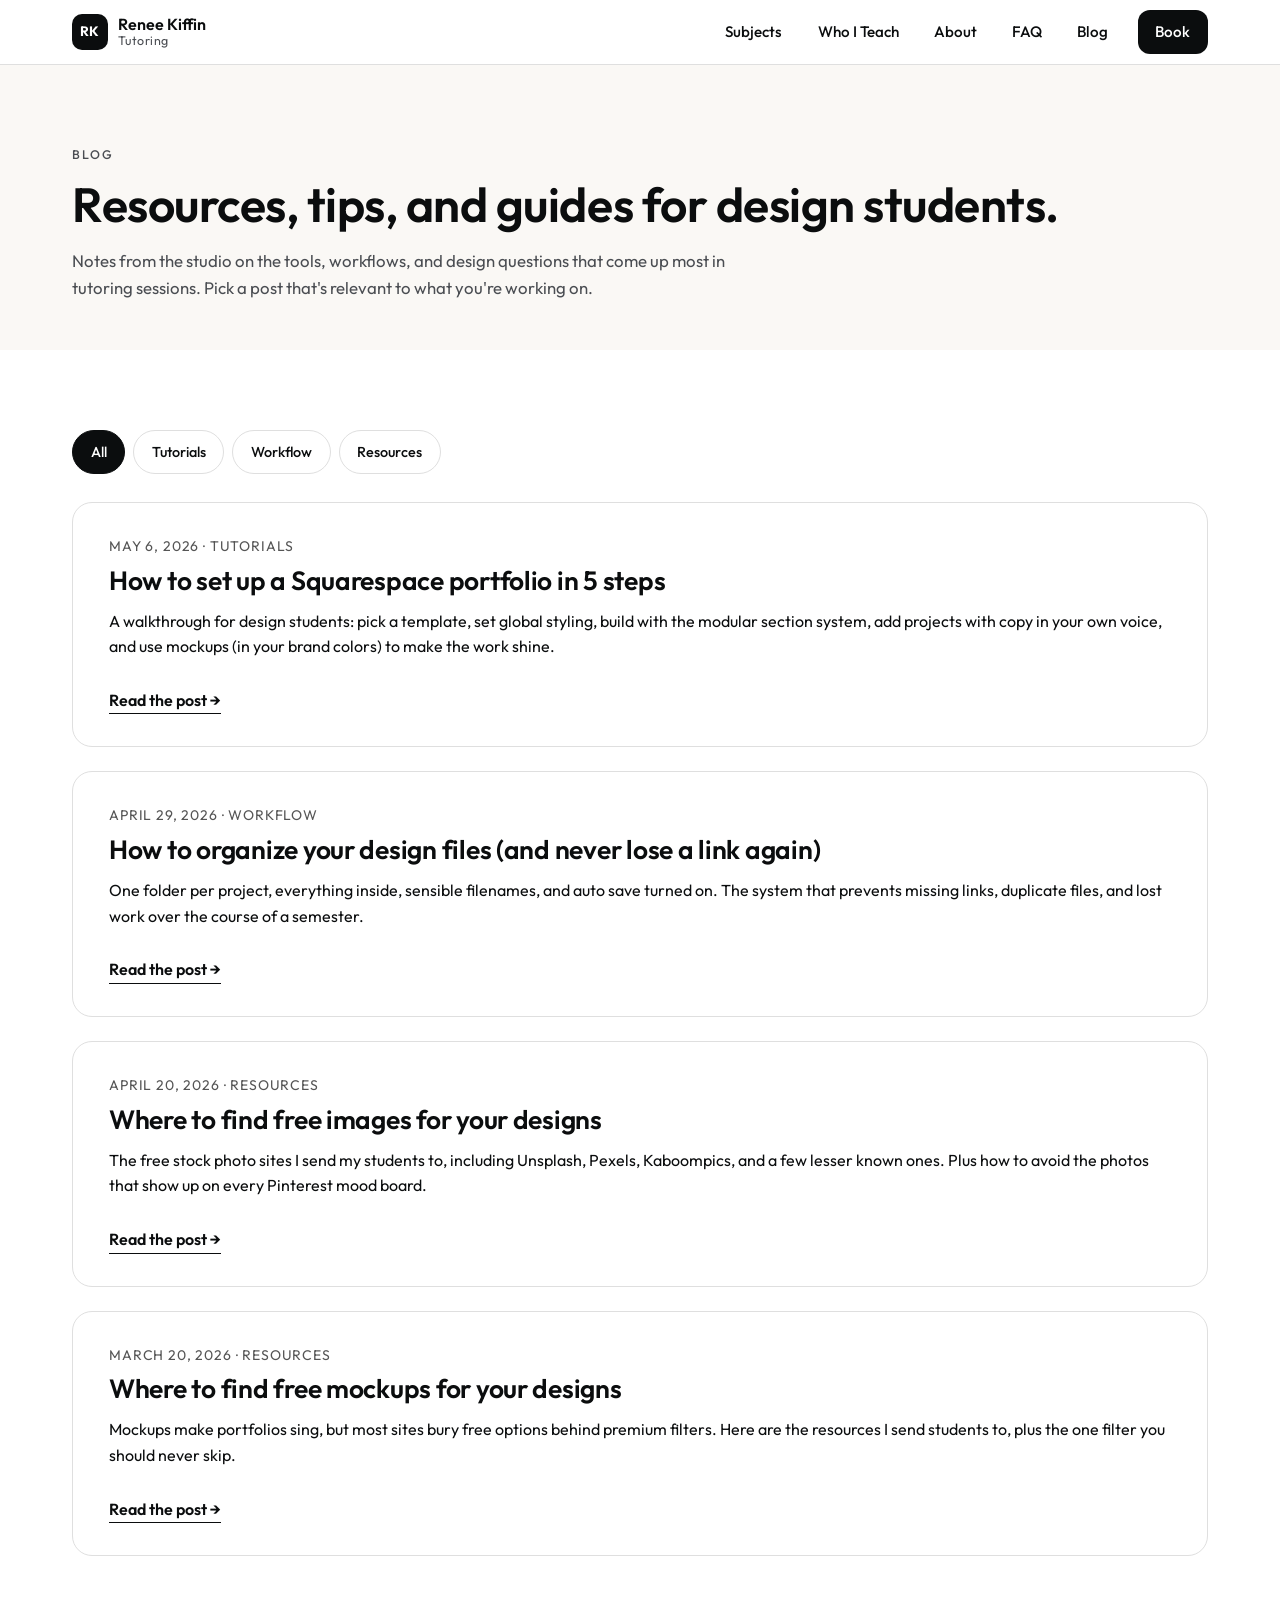
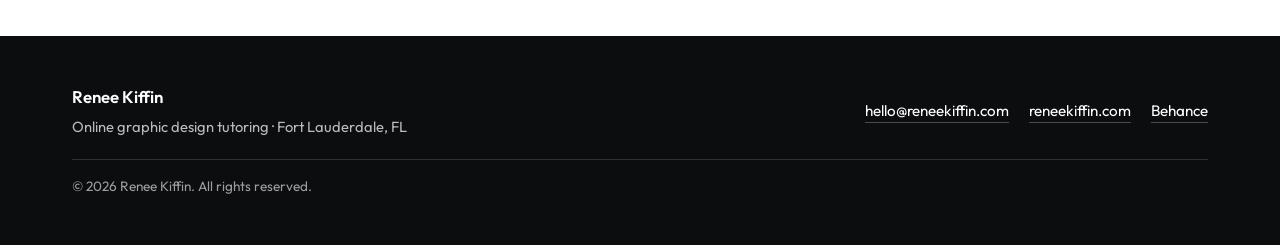
==== commit fedcff62: "Add Squarespace portfolio tutorial blog post and Tutorials category - New post: squarespace-portfoli" ====
--- a/blog/index.html
+++ b/blog/index.html
@@ -116,6 +116,7 @@
              value and tag matching post cards with the same value in data-category. -->
         <div class="post-filter" role="group" aria-label="Filter posts by category">
           <button type="button" class="post-filter-btn is-active" data-filter="all" aria-pressed="true">All</button>
+          <button type="button" class="post-filter-btn" data-filter="tutorials" aria-pressed="false">Tutorials</button>
           <button type="button" class="post-filter-btn" data-filter="workflow" aria-pressed="false">Workflow</button>
           <button type="button" class="post-filter-btn" data-filter="resources" aria-pressed="false">Resources</button>
         </div>
@@ -123,6 +124,14 @@
         <p class="post-filter-empty" hidden>No posts in that category yet. Check back soon.</p>
 
         <ul class="post-list">
+          <li class="post-card" data-category="tutorials">
+            <article>
+              <p class="post-meta"><time datetime="2026-05-06">May 6, 2026</time> &middot; Tutorials</p>
+              <h2><a href="squarespace-portfolio-in-5-steps.html">How to set up a Squarespace portfolio in 5 steps</a></h2>
+              <p>A walkthrough for design students: pick a template, set global styling, build with the modular section system, add projects with copy in your own voice, and use mockups (in your brand colors) to make the work shine.</p>
+              <p><a class="post-link" href="squarespace-portfolio-in-5-steps.html">Read the post &rarr;</a></p>
+            </article>
+          </li>
           <li class="post-card" data-category="workflow">
             <article>
               <p class="post-meta"><time datetime="2026-04-29">April 29, 2026</time> &middot; Workflow</p>
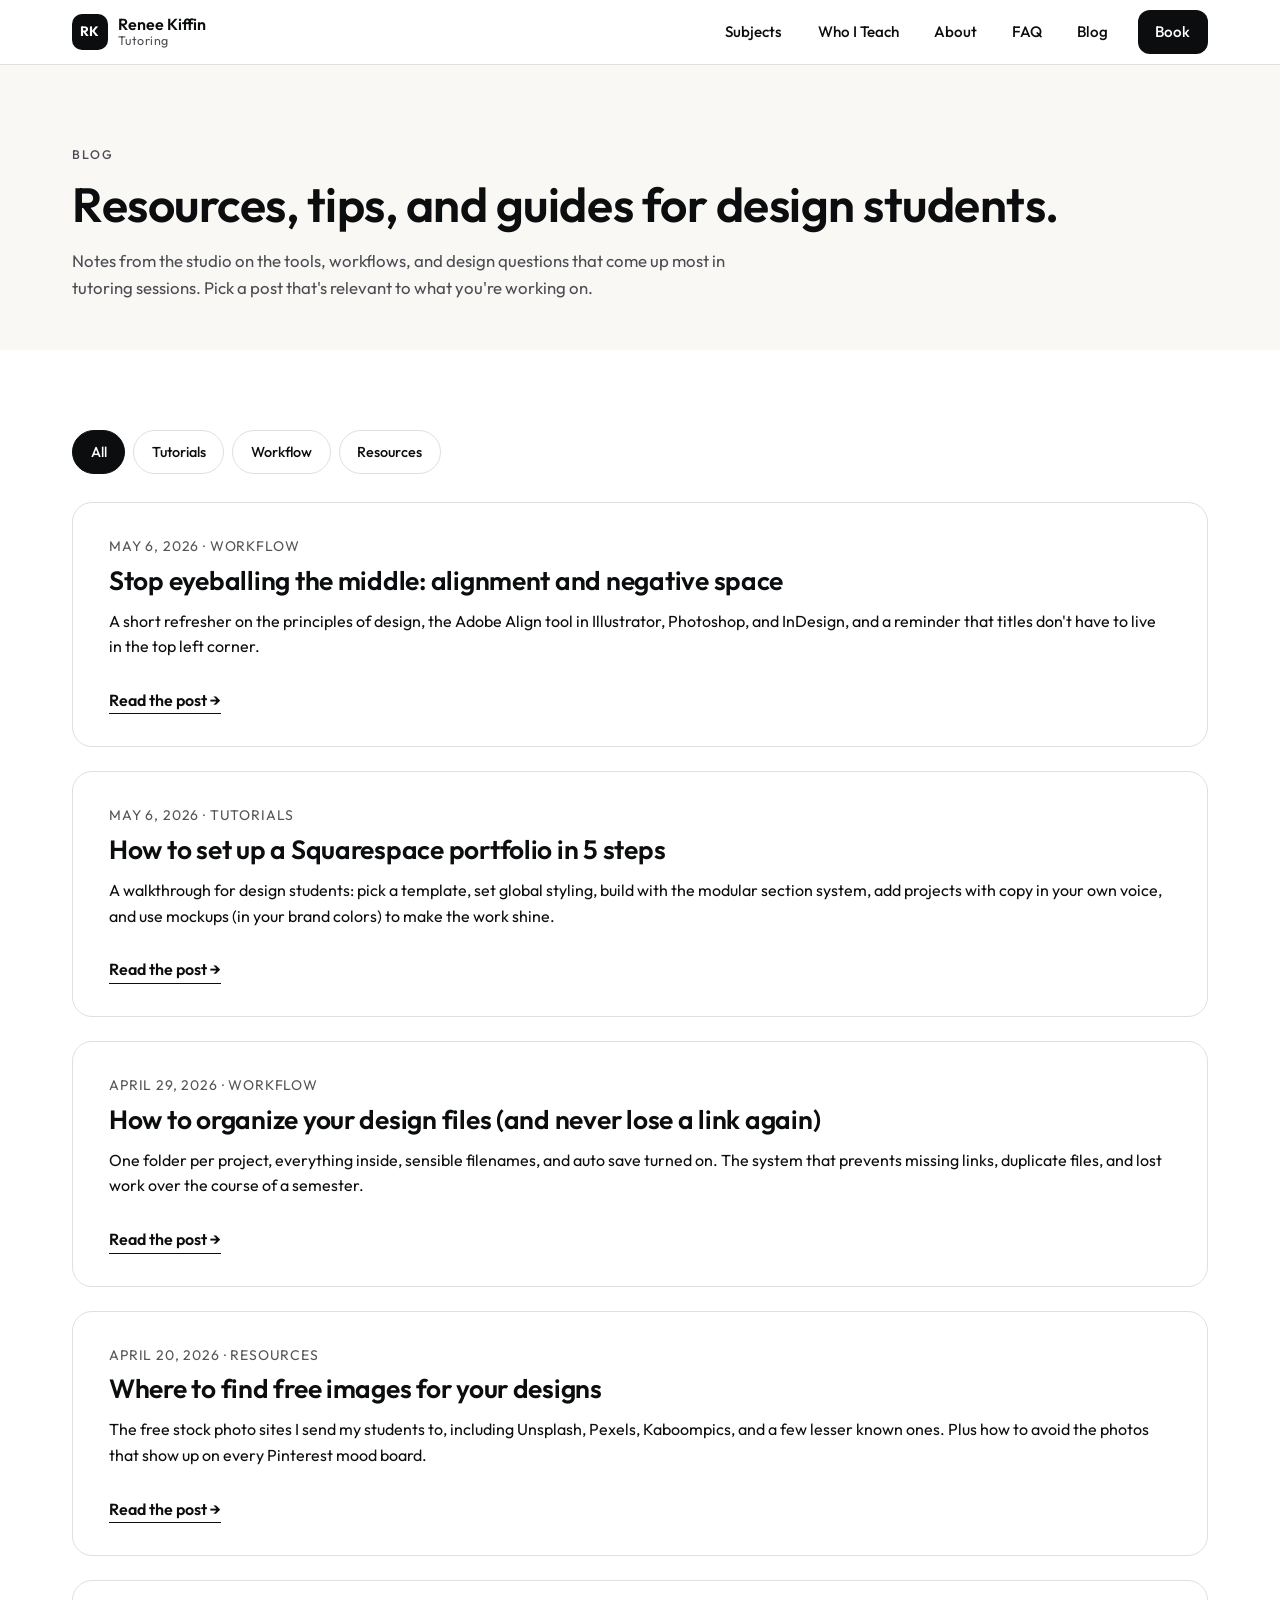
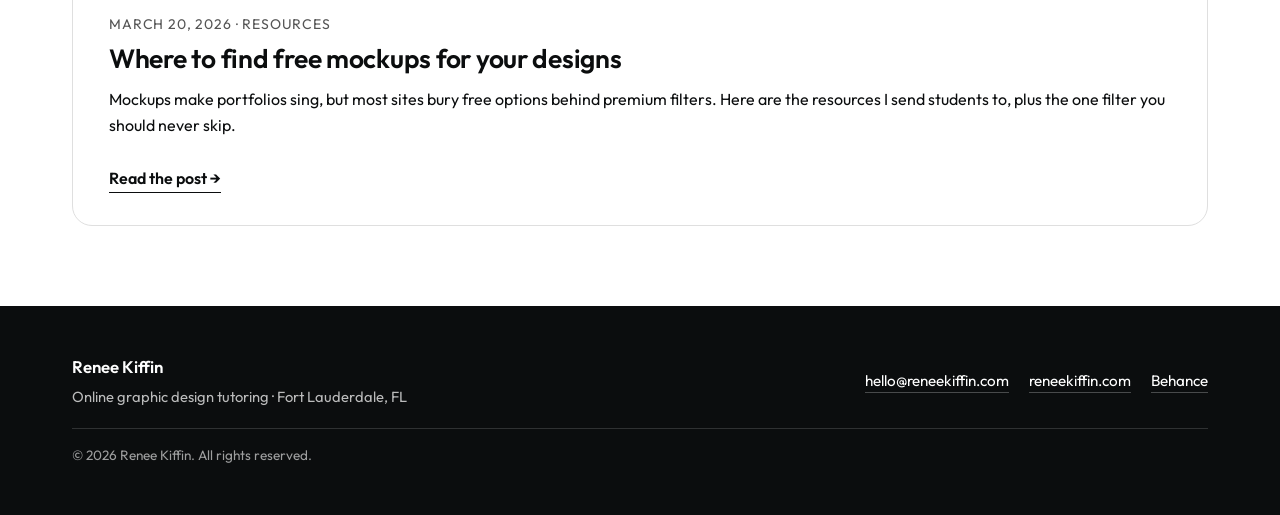
==== commit dd29b3e8: "Add alignment and negative space blog post Short, focused post: principles of design list, Adobe Ali" ====
--- a/blog/index.html
+++ b/blog/index.html
@@ -124,6 +124,14 @@
         <p class="post-filter-empty" hidden>No posts in that category yet. Check back soon.</p>
 
         <ul class="post-list">
+          <li class="post-card" data-category="workflow">
+            <article>
+              <p class="post-meta"><time datetime="2026-05-06">May 6, 2026</time> &middot; Workflow</p>
+              <h2><a href="alignment-and-negative-space.html">Stop eyeballing the middle: alignment and negative space</a></h2>
+              <p>A short refresher on the principles of design, the Adobe Align tool in Illustrator, Photoshop, and InDesign, and a reminder that titles don't have to live in the top left corner.</p>
+              <p><a class="post-link" href="alignment-and-negative-space.html">Read the post &rarr;</a></p>
+            </article>
+          </li>
           <li class="post-card" data-category="tutorials">
             <article>
               <p class="post-meta"><time datetime="2026-05-06">May 6, 2026</time> &middot; Tutorials</p>
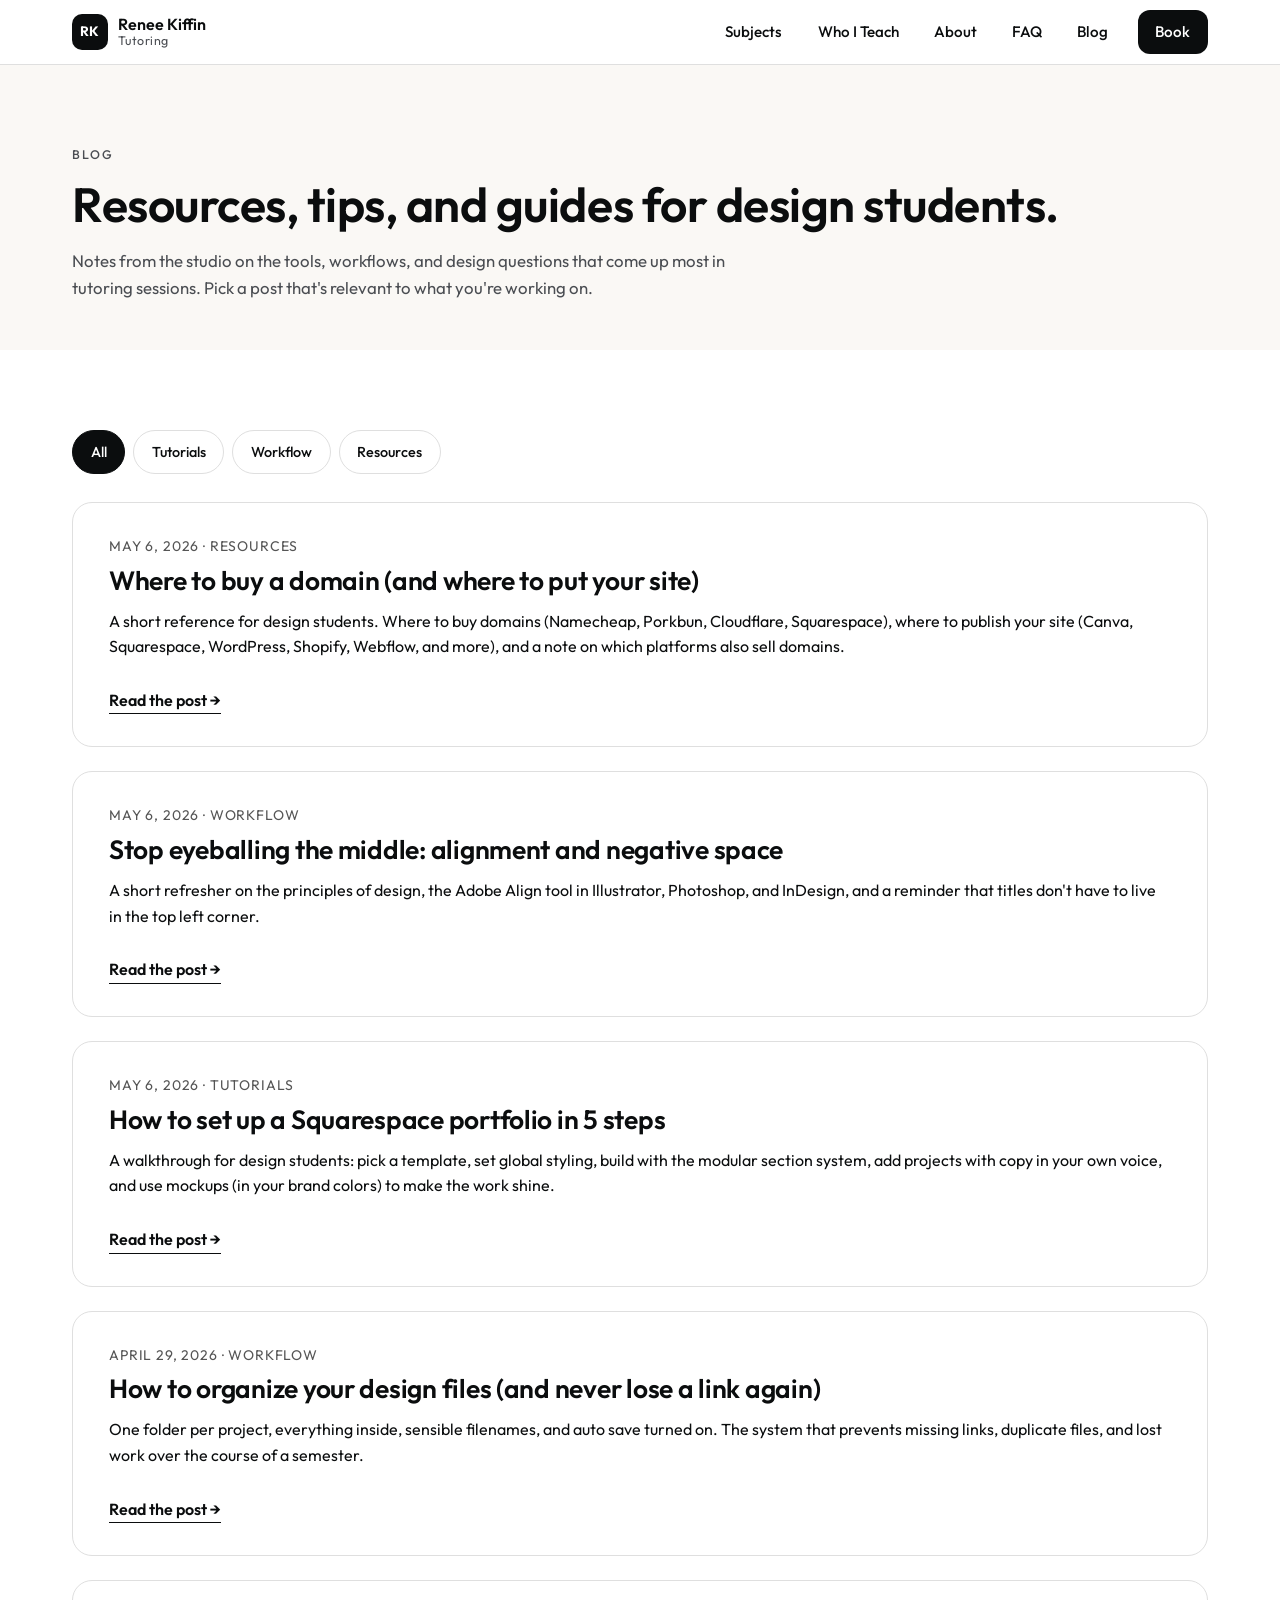
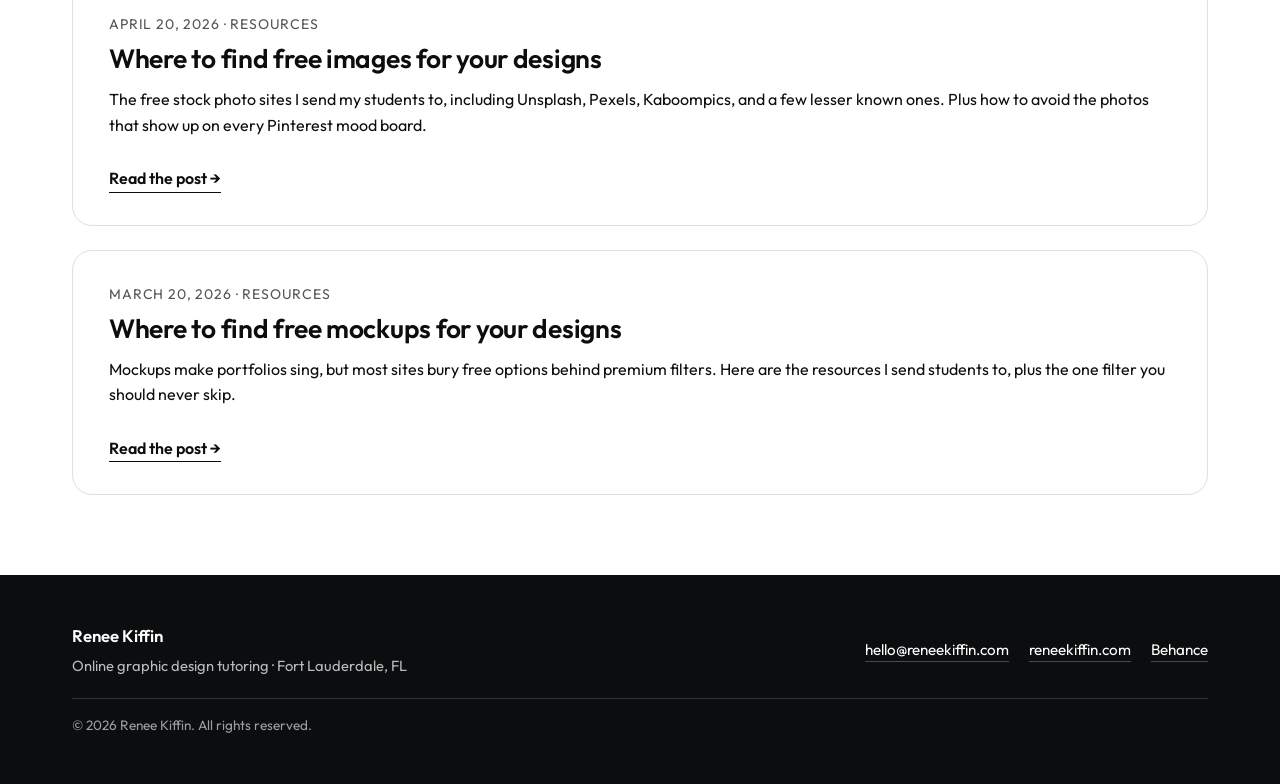
==== commit f3293fd2: "Add domains and hosting blog post Short reference covering domain registrars (Namecheap, Porkbun, Cl" ====
--- a/blog/index.html
+++ b/blog/index.html
@@ -124,6 +124,14 @@
         <p class="post-filter-empty" hidden>No posts in that category yet. Check back soon.</p>
 
         <ul class="post-list">
+          <li class="post-card" data-category="resources">
+            <article>
+              <p class="post-meta"><time datetime="2026-05-06">May 6, 2026</time> &middot; Resources</p>
+              <h2><a href="where-to-buy-domains-and-host-your-site.html">Where to buy a domain (and where to put your site)</a></h2>
+              <p>A short reference for design students. Where to buy domains (Namecheap, Porkbun, Cloudflare, Squarespace), where to publish your site (Canva, Squarespace, WordPress, Shopify, Webflow, and more), and a note on which platforms also sell domains.</p>
+              <p><a class="post-link" href="where-to-buy-domains-and-host-your-site.html">Read the post &rarr;</a></p>
+            </article>
+          </li>
           <li class="post-card" data-category="workflow">
             <article>
               <p class="post-meta"><time datetime="2026-05-06">May 6, 2026</time> &middot; Workflow</p>
